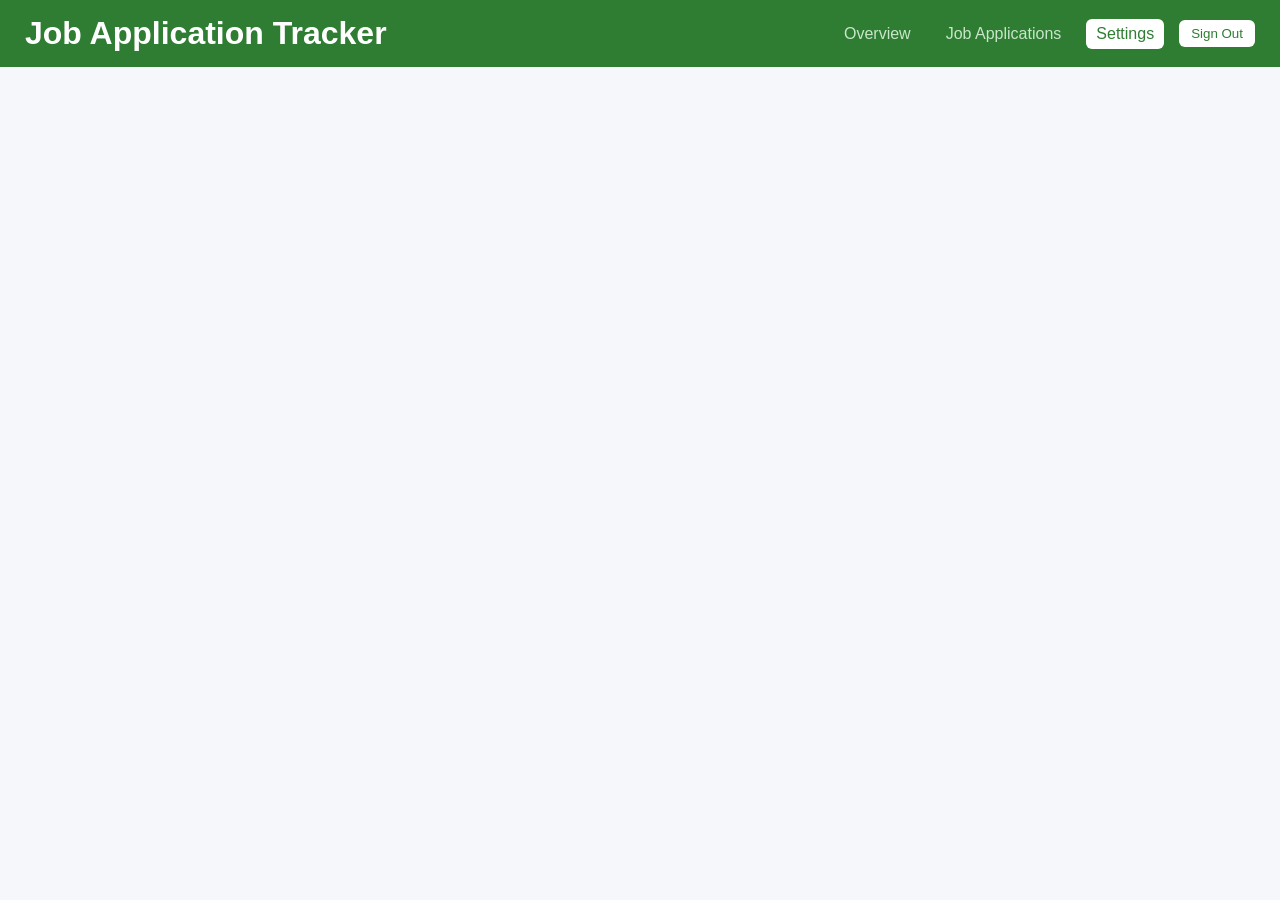
==== settings.html @ 20cf6ad6 "added applications tab" ====
<!DOCTYPE html>
<html>
<head>
	<title> Job Tracker  </title>
	<link rel="stylesheet" href="css/style.css">
</head>
<body>

    <header class="navbar">

        <div class="nav-left">
            <h1>Job Application Tracker</h1>
        </div>

        <div class="nav-right">
            <a href="index.html">Overview</a>
            <a href="applications.html">Job Applications</a>
            <a href="settings.html"class="active">Settings</a>
            <button>Sign Out</button>
        </div>

    </header>
---- css/style.css ----
/*LETS PAINT OUR NAV BAR*/
body{
	margin:0;
	font-family: Arial, sans-serif;
    background-color: #f5f7fa;
}

.navbar {
	display:flex;
	justify-content: space-between;
	align-items: center;
	background-color: #2e7d32; /*Green*/
	padding: 15px 25px;
}
.nav-left h1{
	color:white;
	margin:0;
}

.nav-right{
	display:flex;
	gap: 15px;
	align-items:center;
}

.nav-right a {
	color: #c8e6c9; /* light green-ish text */
	text-decoration:none;
	padding: 6px 10px;
	border-radius: 6px;
}
.nav-right a.active{
	background-color:white;
	color: #2e7d32;
}

.nav-right button{
	background-color: white;
	color: #2e7d32;
	border: none;
	padding: 6px 12px;
	border-radius: 6px;
	cursor: pointer;
}
/*PAINT SUMMARY CARDS*/

.summary-section .container {
	display:flex;
	justify-content: space-between;
	gap: 15px;
	padding: 20px;
}
.card {
	background-color: white;
	padding: 20px;
	border-radius: 12px;
	flex:1;
	box-shadow:0 2px 8px rgba(0,0,0,0.1);
}

.card h2 {
	color: #1565c0;
	margin-bottom: 10px;
}

.card p{
	color: #64b5f6;
	font-size: 18px;
}
/*Analytics section*/
.analytics-section .container {
	display: flex;
	gap: 20px;
	padding: 20px;
}
.page-header {
	padding: 20px;
}

.page-header h1{
	color:#1565c0;
	margin-bottom: 5px;
}

.page-header p {
	color: #666;
}

.form-section {
	padding: 20px;
}

.form-container {
	background-color: white;
	padding: 25px;
	border-radius: 12px;
	box-shadow: 0 2px 8px rgba(0,0,0,0.1);
	
}

.form{
	display:flex;
	flex-direction:column;
	gap: 20px;
}

.input-group {
	display: flex;
	flex-direction: column;
	
}
.input-group label {
    margin-bottom: 8px;
    font-weight: bold;
    color: #333;
}
.input-group input,
.input-group select,
.input-group textarea {
    padding: 12px;
    border: 1px solid #ccc;
    border-radius: 8px;
    font-size: 16px;
}
.input-group textarea {
    min-height: 100px;
    resize: vertical;
}
.input-group button {
    background-color: #2e7d32;
    color: white;
    border: none;
    padding: 12px;
    border-radius: 8px;
    font-size: 16px;
    cursor: pointer;
}
.input-group button:hover {
    background-color: #256428;
}
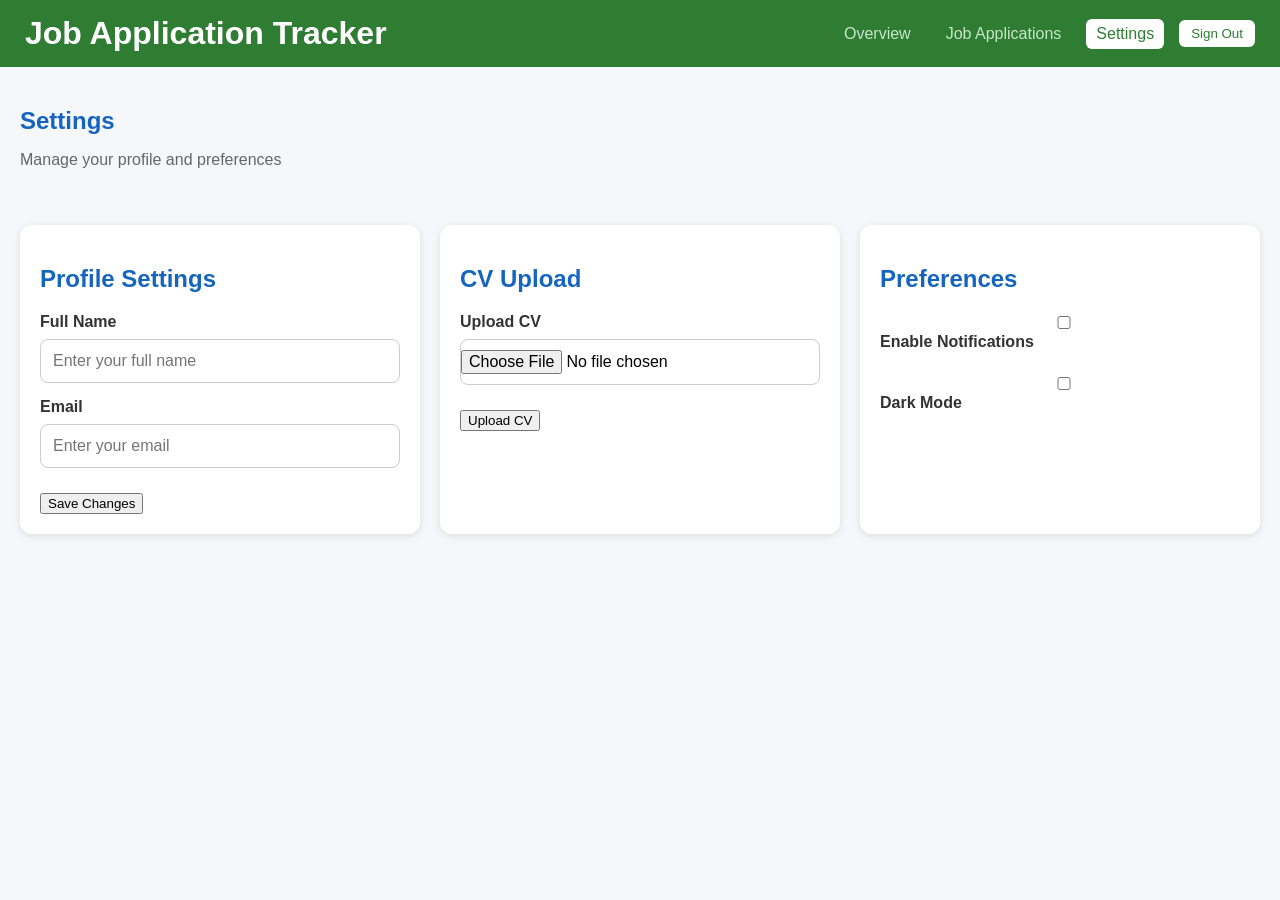
==== commit 0883f6ce: "added settings hml" ====
--- a/settings.html
+++ b/settings.html
@@ -19,4 +19,74 @@
             <button>Sign Out</button>
         </div>
 
-    </header>+    </header>
+	
+	<section class="page-header">
+	
+		<h1>Settings</h1>
+		<p> Manage your profile and preferences</p>
+	</section>
+	
+	<section class="settings-section">
+
+    <div class="container settings-container">
+
+        <!-- PROFILE SETTINGS CARD -->
+        <div class="card">
+
+            <h2>Profile Settings</h2>
+
+            <div class="input-group">
+                <label>Full Name</label>
+                <input type="text" placeholder="Enter your full name">
+            </div>
+
+            <div class="input-group">
+                <label>Email</label>
+                <input type="email" placeholder="Enter your email">
+            </div>
+
+            <button type="submit">Save Changes</button>
+
+        </div>
+
+        <!-- CV UPLOAD CARD -->
+        <div class="card">
+
+            <h2>CV Upload</h2>
+
+            <div class="input-group">
+                <label>Upload CV</label>
+                <input type="file">
+            </div>
+
+            <button type="submit">Upload CV</button>
+
+        </div>
+
+        <!-- PREFERENCES CARD -->
+        <div class="card">
+
+            <h2>Preferences</h2>
+
+            <div class="input-group">
+                <label>
+                    <input type="checkbox">
+                    Enable Notifications
+                </label>
+            </div>
+
+            <div class="input-group">
+                <label>
+                    <input type="checkbox">
+                    Dark Mode
+                </label>
+            </div>
+
+        </div>
+
+    </div>
+
+</section>
+</body>
+</html>
--- a/css/style.css
+++ b/css/style.css
@@ -137,4 +137,36 @@
 }
 .input-group button:hover {
     background-color: #256428;
+}
+.settings-section {
+    padding: 20px;
+}
+.settings-container {
+    display: flex;
+    gap: 20px;
+    flex-wrap: wrap;
+}
+.settings-container .card {
+    flex: 1;
+    min-width: 300px;
+}
+.settings-container .card h2 {
+    color: #1565c0;
+    margin-bottom: 20px;
+}
+.input-group {
+    margin-bottom: 15px;
+}
+.input-group input {
+    width: 100%;
+    box-sizing: border-box;
+}
+input[type="file"] {
+    padding: 10px 0;
+}
+.settings-container button {
+    margin-top: 10px;
+}
+input[type="checkbox"] {
+    margin-right: 8px;
 }
